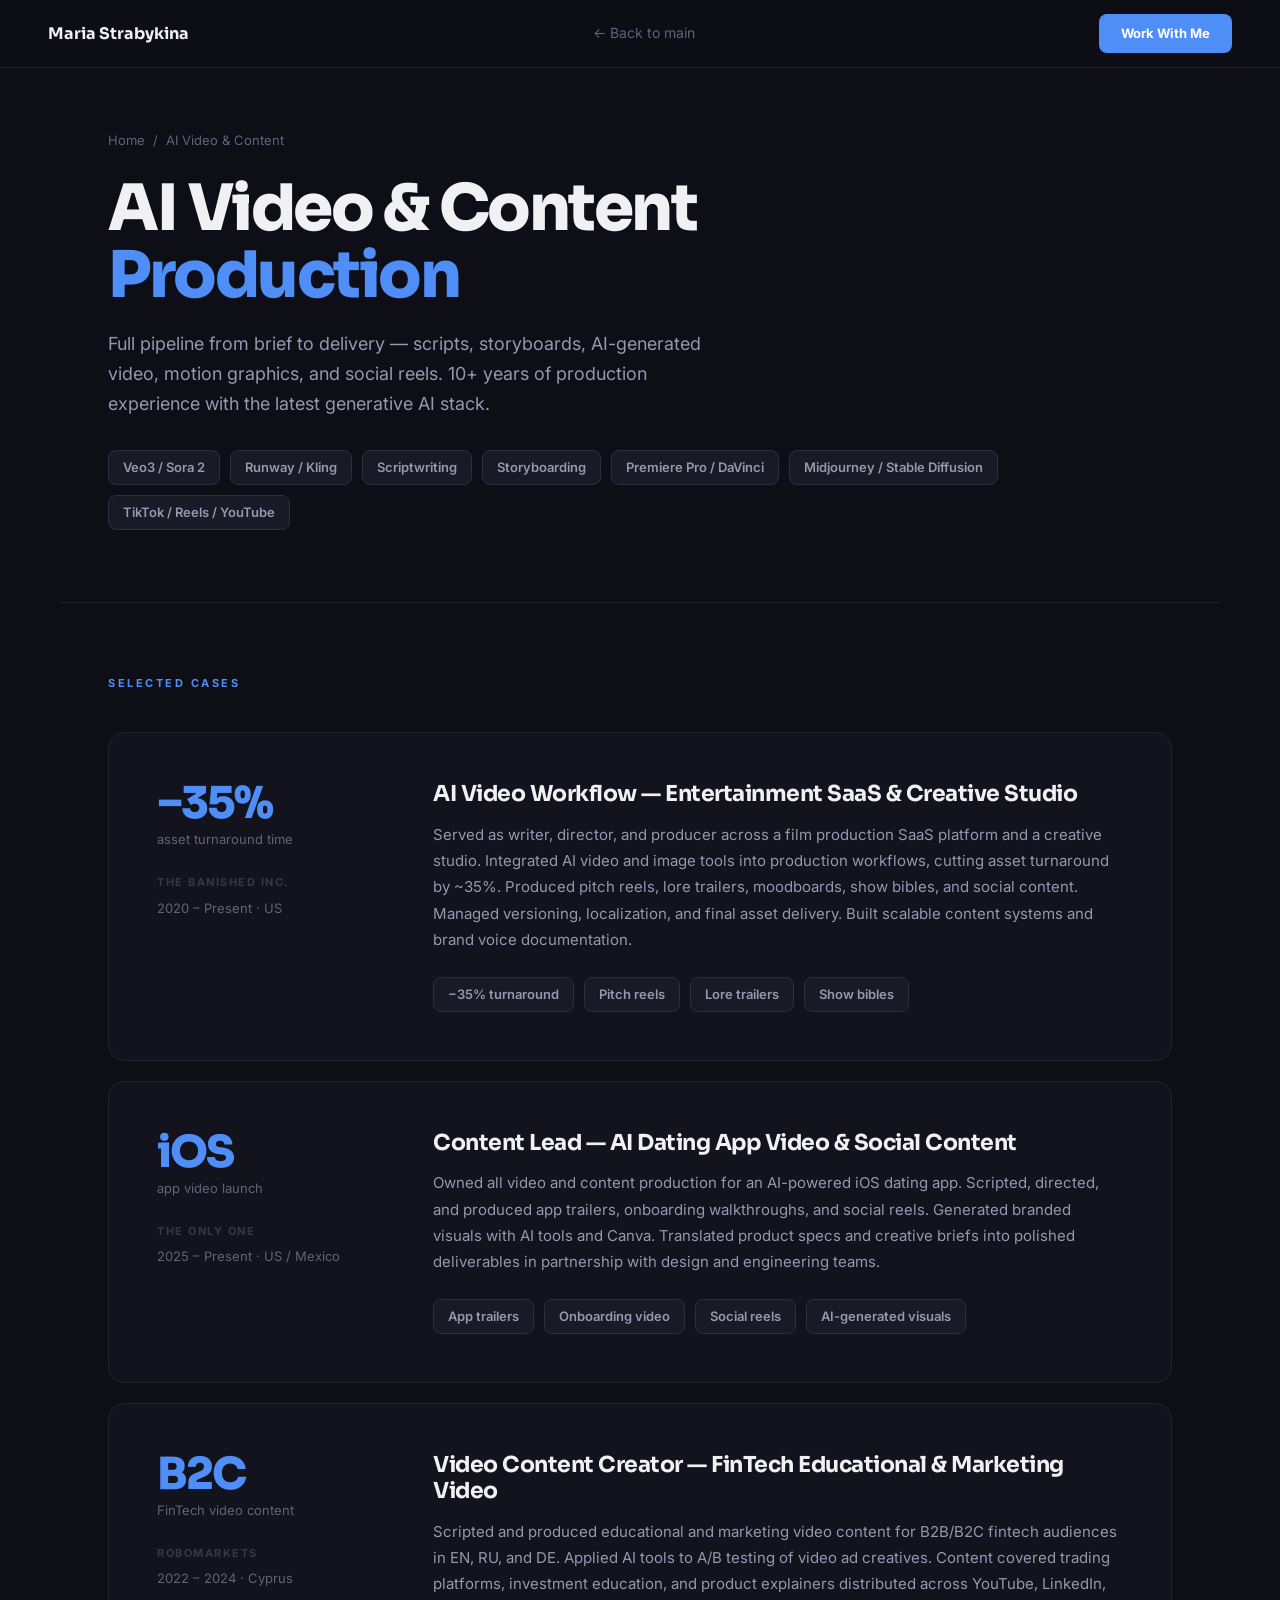
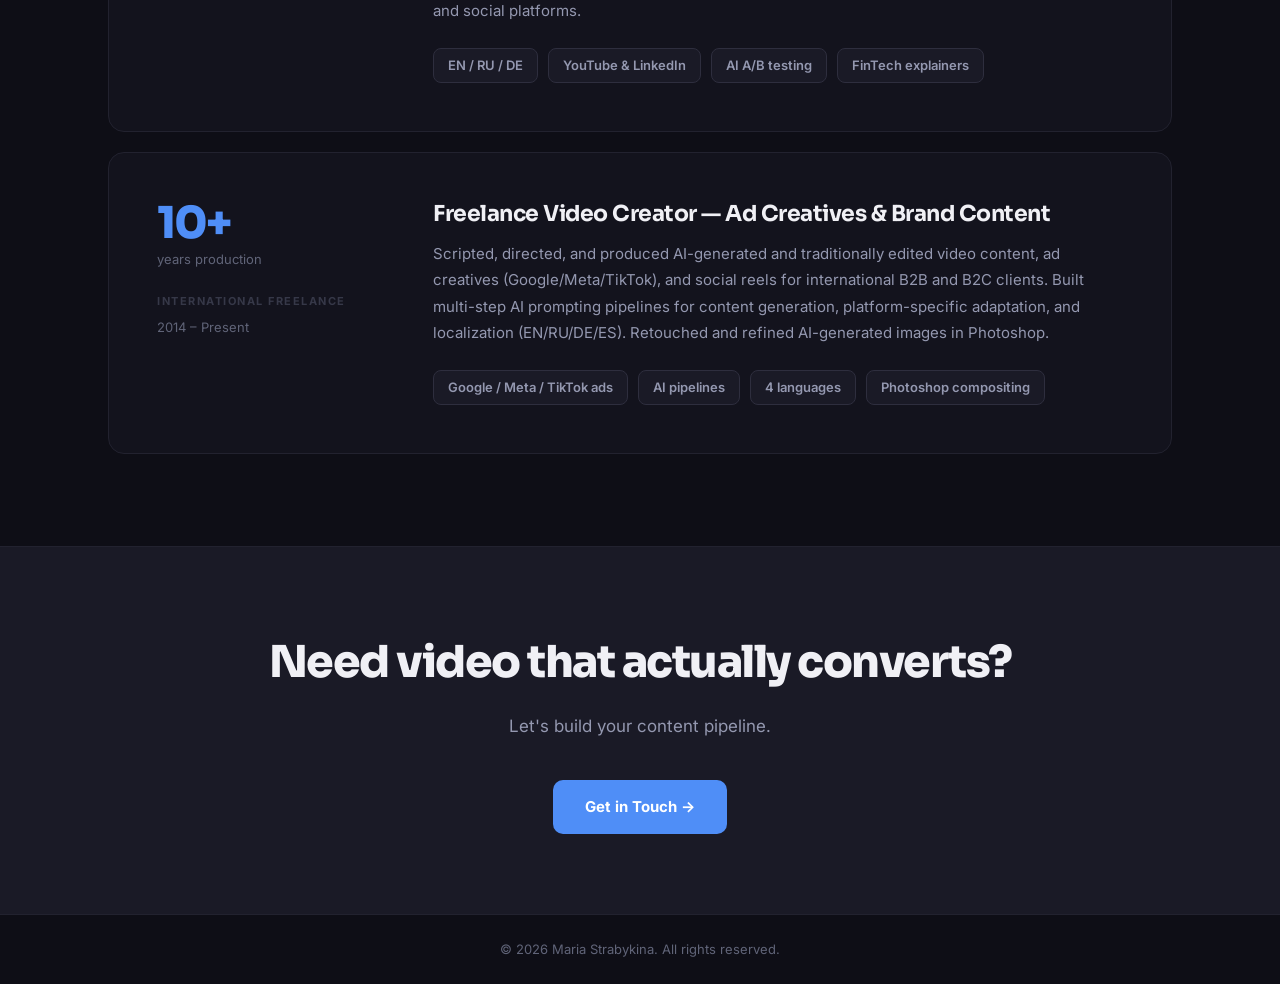
==== services/ai-video.html @ 1b0fe1b5 "Add service portfolio pages + clickable service cards" ====
<!DOCTYPE html>
<html lang="en">
<head>
  <meta charset="UTF-8" />
  <meta name="viewport" content="width=device-width, initial-scale=1.0" />
  <title>AI Video & Content Production — Maria Strabykina</title>
  <link rel="preconnect" href="https://fonts.googleapis.com" />
  <link href="https://fonts.googleapis.com/css2?family=Inter:wght@300;400;500;600;700&family=Sora:wght@400;600;700;800&display=swap" rel="stylesheet" />
  <link rel="stylesheet" href="_layout.css" />
</head>
<body>

<nav>
  <a href="../index.html" class="nav-logo">Maria Strabykina</a>
  <a href="../index.html" class="nav-back">← Back to main</a>
  <a href="mailto:mastrabykina@gmail.com" class="nav-cta">Work With Me</a>
</nav>

<div class="page-header">
  <div class="breadcrumb">
    <a href="../index.html">Home</a> <span>/</span> <span>AI Video & Content</span>
  </div>
  <h1 class="page-title">AI Video & Content<br><em>Production</em></h1>
  <p class="page-desc">Full pipeline from brief to delivery — scripts, storyboards, AI-generated video, motion graphics, and social reels. 10+ years of production experience with the latest generative AI stack.</p>
  <div class="page-tags">
    <span class="tag">Veo3 / Sora 2</span>
    <span class="tag">Runway / Kling</span>
    <span class="tag">Scriptwriting</span>
    <span class="tag">Storyboarding</span>
    <span class="tag">Premiere Pro / DaVinci</span>
    <span class="tag">Midjourney / Stable Diffusion</span>
    <span class="tag">TikTok / Reels / YouTube</span>
  </div>
</div>

<div class="cases-section">
  <p class="cases-label">Selected Cases</p>

  <div class="case-card">
    <div class="case-meta">
      <div class="case-metric">−35%</div>
      <div class="case-metric-label">asset turnaround time</div>
      <p class="case-client">The Banished Inc.</p>
      <p class="case-year">2020 – Present · US</p>
    </div>
    <div class="case-content">
      <h2 class="case-title">AI Video Workflow — Entertainment SaaS & Creative Studio</h2>
      <p class="case-desc">Served as writer, director, and producer across a film production SaaS platform and a creative studio. Integrated AI video and image tools into production workflows, cutting asset turnaround by ~35%. Produced pitch reels, lore trailers, moodboards, show bibles, and social content. Managed versioning, localization, and final asset delivery. Built scalable content systems and brand voice documentation.</p>
      <div class="case-results">
        <span class="result-pill">−35% turnaround</span>
        <span class="result-pill">Pitch reels</span>
        <span class="result-pill">Lore trailers</span>
        <span class="result-pill">Show bibles</span>
      </div>
    </div>
  </div>

  <div class="case-card">
    <div class="case-meta">
      <div class="case-metric">iOS</div>
      <div class="case-metric-label">app video launch</div>
      <p class="case-client">The Only One</p>
      <p class="case-year">2025 – Present · US / Mexico</p>
    </div>
    <div class="case-content">
      <h2 class="case-title">Content Lead — AI Dating App Video & Social Content</h2>
      <p class="case-desc">Owned all video and content production for an AI-powered iOS dating app. Scripted, directed, and produced app trailers, onboarding walkthroughs, and social reels. Generated branded visuals with AI tools and Canva. Translated product specs and creative briefs into polished deliverables in partnership with design and engineering teams.</p>
      <div class="case-results">
        <span class="result-pill">App trailers</span>
        <span class="result-pill">Onboarding video</span>
        <span class="result-pill">Social reels</span>
        <span class="result-pill">AI-generated visuals</span>
      </div>
    </div>
  </div>

  <div class="case-card">
    <div class="case-meta">
      <div class="case-metric">B2C</div>
      <div class="case-metric-label">FinTech video content</div>
      <p class="case-client">RoboMarkets</p>
      <p class="case-year">2022 – 2024 · Cyprus</p>
    </div>
    <div class="case-content">
      <h2 class="case-title">Video Content Creator — FinTech Educational & Marketing Video</h2>
      <p class="case-desc">Scripted and produced educational and marketing video content for B2B/B2C fintech audiences in EN, RU, and DE. Applied AI tools to A/B testing of video ad creatives. Content covered trading platforms, investment education, and product explainers distributed across YouTube, LinkedIn, and social platforms.</p>
      <div class="case-results">
        <span class="result-pill">EN / RU / DE</span>
        <span class="result-pill">YouTube & LinkedIn</span>
        <span class="result-pill">AI A/B testing</span>
        <span class="result-pill">FinTech explainers</span>
      </div>
    </div>
  </div>

  <div class="case-card">
    <div class="case-meta">
      <div class="case-metric">10+</div>
      <div class="case-metric-label">years production</div>
      <p class="case-client">International Freelance</p>
      <p class="case-year">2014 – Present</p>
    </div>
    <div class="case-content">
      <h2 class="case-title">Freelance Video Creator — Ad Creatives & Brand Content</h2>
      <p class="case-desc">Scripted, directed, and produced AI-generated and traditionally edited video content, ad creatives (Google/Meta/TikTok), and social reels for international B2B and B2C clients. Built multi-step AI prompting pipelines for content generation, platform-specific adaptation, and localization (EN/RU/DE/ES). Retouched and refined AI-generated images in Photoshop.</p>
      <div class="case-results">
        <span class="result-pill">Google / Meta / TikTok ads</span>
        <span class="result-pill">AI pipelines</span>
        <span class="result-pill">4 languages</span>
        <span class="result-pill">Photoshop compositing</span>
      </div>
    </div>
  </div>

</div>

<div class="page-cta">
  <h2>Need video that actually converts?</h2>
  <p>Let's build your content pipeline.</p>
  <a href="mailto:mastrabykina@gmail.com" class="btn-primary">Get in Touch →</a>
</div>

<footer>© 2026 Maria Strabykina. All rights reserved.</footer>

</body>
</html>
---- services/_layout.css ----
*, *::before, *::after { box-sizing: border-box; margin: 0; padding: 0; }

:root {
  --bg:      #0e0e16;
  --bg2:     #13131d;
  --bg3:     #1a1a26;
  --border:  #22222f;
  --border2: #2e2e3e;
  --text:    #f0f0f5;
  --text2:   #9498b0;
  --muted:   #606478;
  --muted2:  #363848;
  --accent:  #4f8ef7;
  --accent2: #2563eb;
}

html { scroll-behavior: smooth; }

body {
  font-family: 'Inter', sans-serif;
  background: var(--bg);
  color: var(--text);
  line-height: 1.6;
  -webkit-font-smoothing: antialiased;
}

nav {
  position: fixed;
  top: 0; left: 0; right: 0;
  z-index: 100;
  background: rgba(14,14,22,0.92);
  backdrop-filter: blur(16px);
  border-bottom: 1px solid var(--border);
  padding: 0 48px;
  height: 68px;
  display: flex;
  align-items: center;
  justify-content: space-between;
}

.nav-logo {
  font-family: 'Sora', sans-serif;
  font-weight: 700;
  font-size: 16px;
  color: var(--text);
  text-decoration: none;
}

.nav-back {
  font-size: 14px;
  color: var(--muted);
  text-decoration: none;
  display: flex;
  align-items: center;
  gap: 8px;
  transition: color 0.2s;
}

.nav-back:hover { color: var(--text); }

.nav-cta {
  background: var(--accent);
  color: #fff;
  padding: 9px 22px;
  border-radius: 8px;
  font-size: 13px;
  font-weight: 700;
  text-decoration: none;
  transition: opacity 0.2s;
}

.nav-cta:hover { opacity: 0.85; }

/* PAGE HEADER */
.page-header {
  padding: 130px 48px 72px;
  max-width: 1160px;
  margin: 0 auto;
  border-bottom: 1px solid var(--border);
}

.breadcrumb {
  font-size: 13px;
  color: var(--muted);
  margin-bottom: 24px;
  display: flex;
  align-items: center;
  gap: 8px;
}

.breadcrumb a { color: var(--muted); text-decoration: none; transition: color 0.2s; }
.breadcrumb a:hover { color: var(--text2); }

.page-title {
  font-family: 'Sora', sans-serif;
  font-size: clamp(36px, 5vw, 64px);
  font-weight: 800;
  letter-spacing: -2.5px;
  line-height: 1.05;
  color: var(--text);
  margin-bottom: 20px;
}

.page-title em { font-style: normal; color: var(--accent); }

.page-desc {
  font-size: 18px;
  color: var(--text2);
  max-width: 600px;
  line-height: 1.65;
  margin-bottom: 32px;
}

.page-tags { display: flex; flex-wrap: wrap; gap: 10px; }

.tag {
  background: var(--bg3);
  border: 1px solid var(--border2);
  color: var(--text2);
  font-size: 13px;
  font-weight: 600;
  padding: 6px 14px;
  border-radius: 8px;
}

/* CASES */
.cases-section {
  max-width: 1160px;
  margin: 0 auto;
  padding: 72px 48px;
}

.cases-label {
  font-size: 11px;
  font-weight: 700;
  text-transform: uppercase;
  letter-spacing: 2.5px;
  color: var(--accent);
  margin-bottom: 40px;
}

.case-card {
  border: 1px solid var(--border);
  border-radius: 16px;
  padding: 48px;
  margin-bottom: 20px;
  background: var(--bg2);
  display: grid;
  grid-template-columns: 220px 1fr;
  gap: 56px;
  align-items: start;
  transition: border-color 0.2s;
}

.case-card:hover { border-color: var(--border2); }

.case-meta { }

.case-metric {
  font-family: 'Sora', sans-serif;
  font-size: 44px;
  font-weight: 800;
  color: var(--accent);
  letter-spacing: -2px;
  line-height: 1;
  margin-bottom: 4px;
}

.case-metric-label {
  font-size: 13px;
  color: var(--muted);
  margin-bottom: 24px;
}

.case-client {
  font-size: 11px;
  font-weight: 700;
  text-transform: uppercase;
  letter-spacing: 1.5px;
  color: var(--muted2);
  margin-bottom: 6px;
}

.case-year {
  font-size: 13px;
  color: var(--muted);
}

.case-content { }

.case-title {
  font-family: 'Sora', sans-serif;
  font-size: 22px;
  font-weight: 700;
  color: var(--text);
  letter-spacing: -0.5px;
  margin-bottom: 14px;
  line-height: 1.2;
}

.case-desc {
  font-size: 15px;
  color: var(--text2);
  line-height: 1.75;
  margin-bottom: 24px;
}

.case-results {
  display: flex;
  flex-wrap: wrap;
  gap: 10px;
}

.result-pill {
  background: var(--bg3);
  border: 1px solid var(--border2);
  border-radius: 8px;
  padding: 6px 14px;
  font-size: 13px;
  font-weight: 600;
  color: var(--text2);
}

/* CTA */
.page-cta {
  background: var(--bg3);
  border-top: 1px solid var(--border);
  padding: 80px 48px;
  text-align: center;
}

.page-cta h2 {
  font-family: 'Sora', sans-serif;
  font-size: clamp(28px, 4vw, 44px);
  font-weight: 800;
  letter-spacing: -1.5px;
  color: var(--text);
  margin-bottom: 16px;
}

.page-cta p {
  font-size: 17px;
  color: var(--text2);
  margin-bottom: 40px;
}

.btn-primary {
  background: var(--accent);
  color: #fff;
  padding: 15px 32px;
  border-radius: 10px;
  font-size: 15px;
  font-weight: 700;
  text-decoration: none;
  display: inline-block;
  transition: opacity 0.2s, transform 0.15s;
}

.btn-primary:hover { opacity: 0.88; transform: translateY(-1px); }

footer {
  background: var(--bg);
  border-top: 1px solid var(--border);
  padding: 24px 48px;
  text-align: center;
  font-size: 13px;
  color: var(--muted);
}

@media (max-width: 768px) {
  nav, .page-header, .cases-section, .page-cta { padding-left: 24px; padding-right: 24px; }
  .case-card { grid-template-columns: 1fr; gap: 24px; }
  footer { padding: 24px; }
}
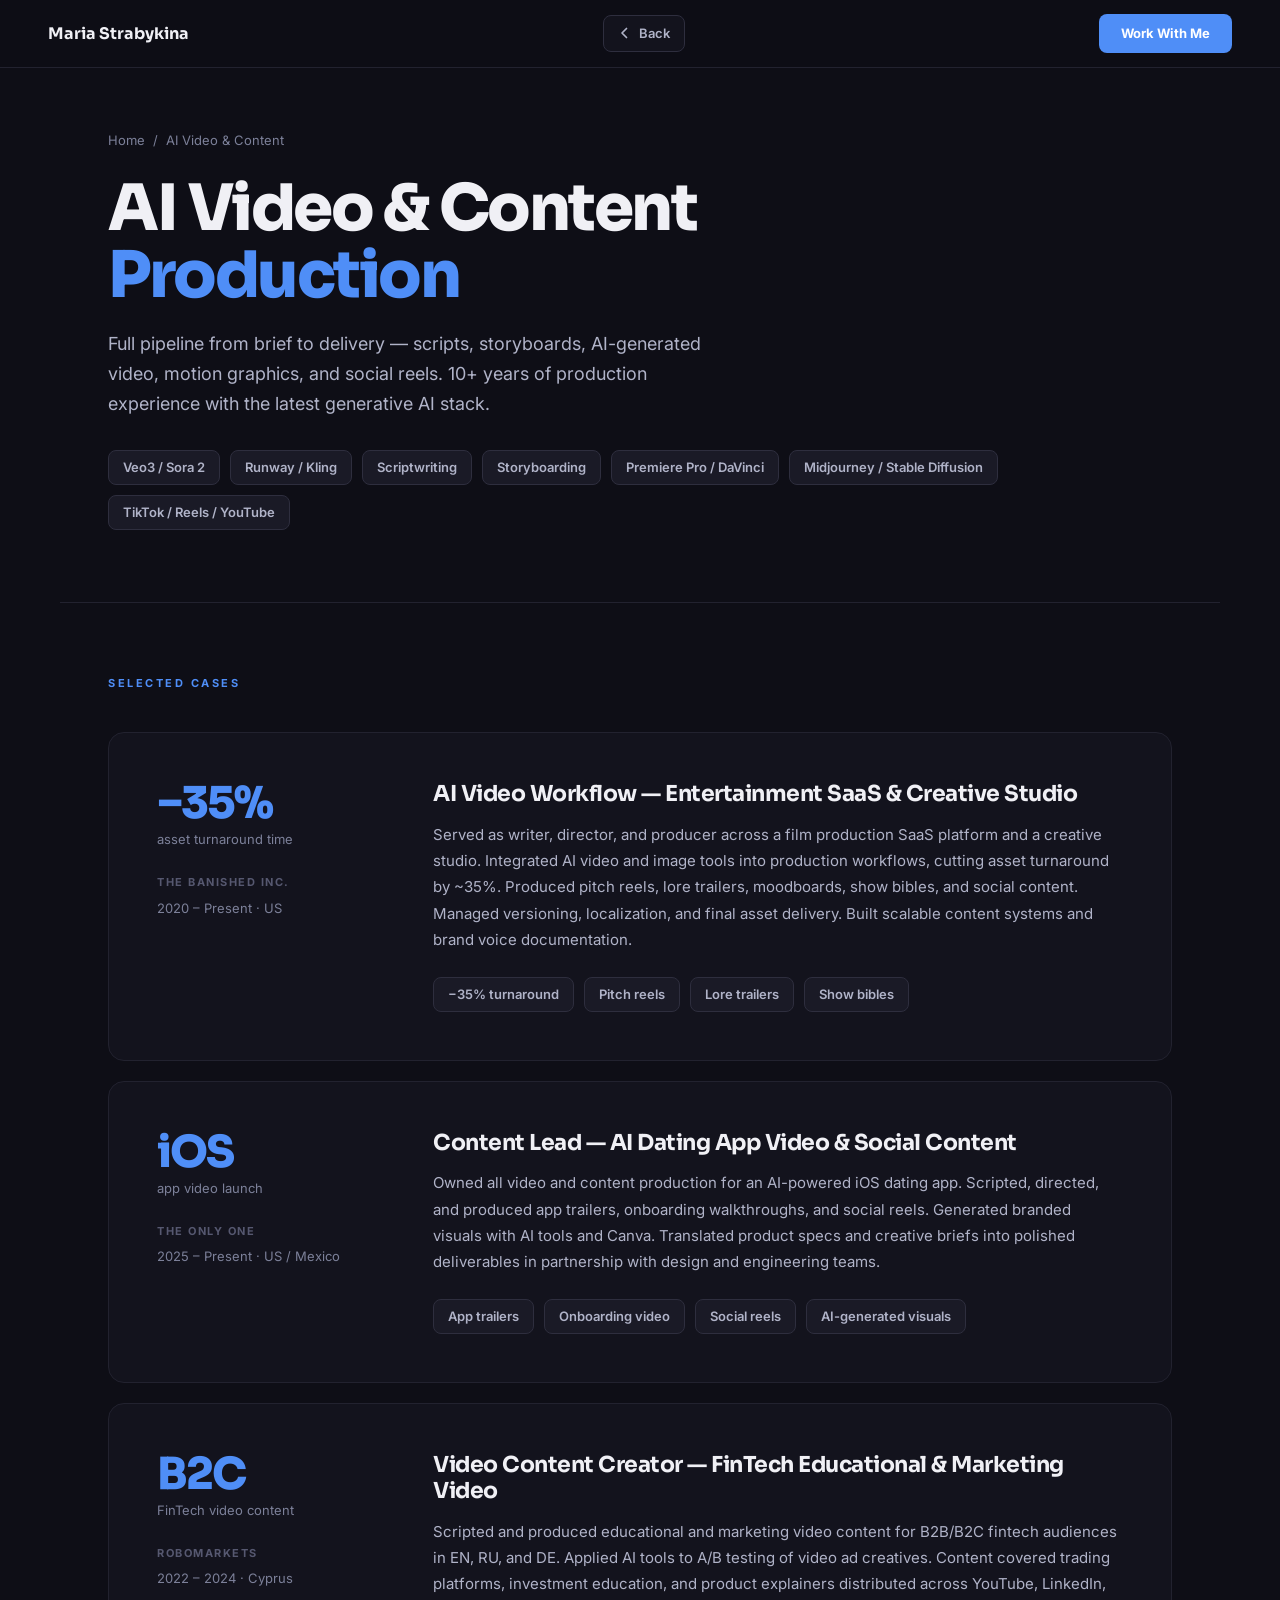
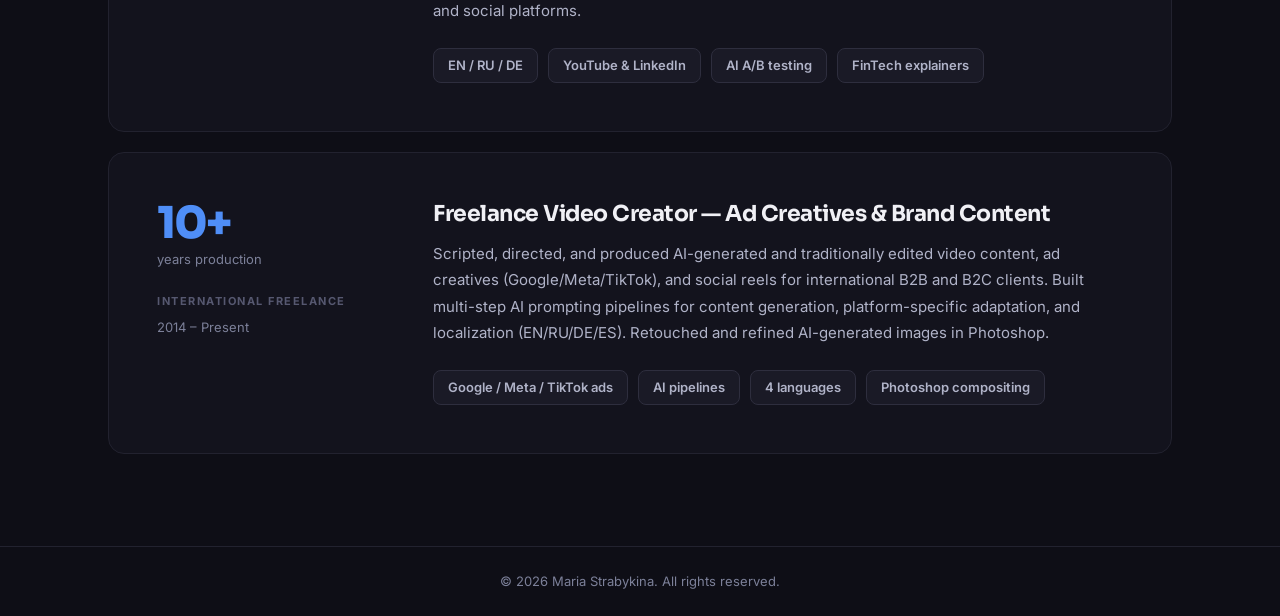
==== commit b87148ac: "Apply universal changes to all service pages: styled Back button, remove CTA sections" ====
--- a/services/ai-video.html
+++ b/services/ai-video.html
@@ -12,7 +12,10 @@
 
 <nav>
   <a href="../index.html" class="nav-logo">Maria Strabykina</a>
-  <a href="../index.html" class="nav-back">← Back to main</a>
+  <a href="../index.html" class="nav-back">
+    <svg width="14" height="14" viewBox="0 0 14 14" fill="none" xmlns="http://www.w3.org/2000/svg"><path d="M8.5 2.5L4 7L8.5 11.5" stroke="currentColor" stroke-width="1.7" stroke-linecap="round" stroke-linejoin="round"/></svg>
+    Back
+  </a>
   <a href="mailto:mastrabykina@gmail.com" class="nav-cta">Work With Me</a>
 </nav>
 
@@ -114,11 +117,6 @@
 
 </div>
 
-<div class="page-cta">
-  <h2>Need video that actually converts?</h2>
-  <p>Let's build your content pipeline.</p>
-  <a href="mailto:mastrabykina@gmail.com" class="btn-primary">Get in Touch →</a>
-</div>
 
 <footer>© 2026 Maria Strabykina. All rights reserved.</footer>
 
--- a/services/_layout.css
+++ b/services/_layout.css
@@ -7,14 +7,15 @@
   --border:  #22222f;
   --border2: #2e2e3e;
   --text:    #f0f0f5;
-  --text2:   #9498b0;
-  --muted:   #606478;
-  --muted2:  #363848;
+  --text2:   #b0b3c8;
+  --muted:   #7c8099;
+  --muted2:  #565870;
   --accent:  #4f8ef7;
   --accent2: #2563eb;
 }
 
 html { scroll-behavior: smooth; }
+a { color: inherit; }
 
 body {
   font-family: 'Inter', sans-serif;
@@ -47,16 +48,23 @@
 }
 
 .nav-back {
-  font-size: 14px;
-  color: var(--muted);
+  font-size: 13px;
+  font-weight: 600;
+  color: var(--text2);
   text-decoration: none;
   display: flex;
   align-items: center;
-  gap: 8px;
-  transition: color 0.2s;
-}
-
-.nav-back:hover { color: var(--text); }
+  gap: 7px;
+  border: 1px solid var(--border2);
+  border-radius: 8px;
+  padding: 7px 14px;
+  background: var(--bg2);
+  transition: all 0.2s;
+}
+
+.nav-back:hover { color: var(--text); border-color: var(--accent); background: rgba(79,142,247,0.08); }
+.nav-back svg { transition: transform 0.2s; }
+.nav-back:hover svg { transform: translateX(-3px); }
 
 .nav-cta {
   background: var(--accent);
